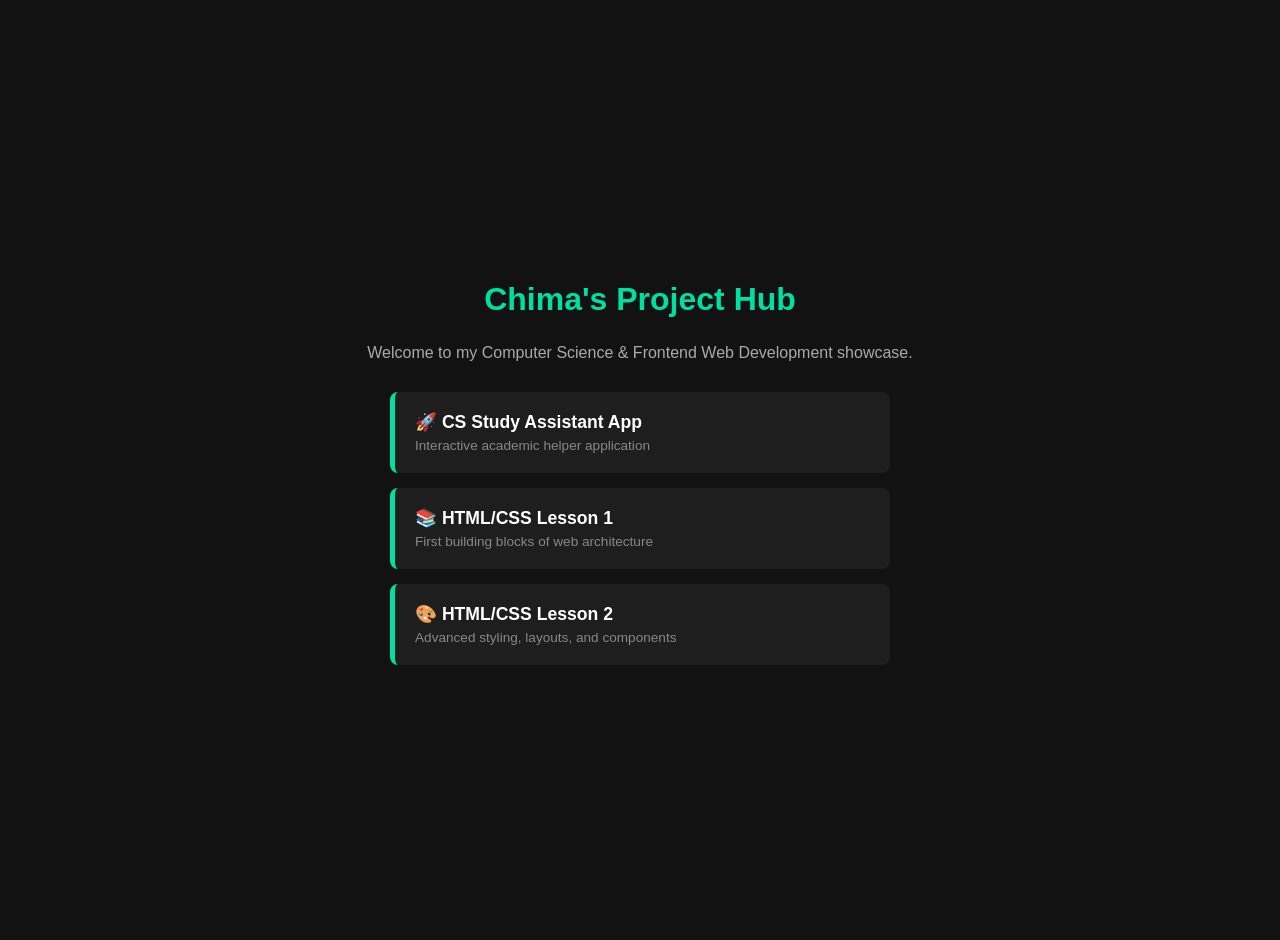
==== index.html @ 48ebbd6f "Added main index landing page" ====
<!DOCTYPE html>
<html lang="en">
<head>
    <meta charset="UTF-8">
    <meta name="viewport" content="width=device-width, initial-scale=1.0">
    <meta name="google-site-verification" content="PASTE_YOUR_ACTUAL_GOOGLE_CODE_HERE" />
    
    <meta name="description" content="Chima's Frontend Web Development Portfolio and Computer Science Projects.">
    <title>Chima | Web Developer Portfolio</title>
    <style>
        body {
            font-family: 'Segoe UI', Tahoma, Geneva, Verdana, sans-serif;
            background-color: #121212;
            color: #ffffff;
            display: flex;
            flex-direction: column;
            align-items: center;
            justify-content: center;
            min-height: 100vh;
            margin: 0;
            padding: 20px;
        }
        h1 {
            color: #00dfa2;
            margin-bottom: 10px;
        }
        p {
            color: #aaaaaa;
            margin-bottom: 30px;
        }
        .container {
            max-width: 500px;
            width: 100%;
        }
        .project-card {
            background-color: #1e1e1e;
            padding: 20px;
            margin-bottom: 15px;
            border-radius: 8px;
            border-left: 5px solid #00dfa2;
            transition: transform 0.2s;
        }
        .project-card:hover {
            transform: scale(1.02);
        }
        a {
            color: #ffffff;
            text-decoration: none;
            font-weight: bold;
            font-size: 1.1rem;
            display: block;
        }
        span {
            display: block;
            font-size: 0.85rem;
            color: #888888;
            margin-top: 5px;
        }
    </style>
</head>
<body>

    <h1>Chima's Project Hub</h1>
    <p>Welcome to my Computer Science & Frontend Web Development showcase.</p>

    <div class="container">
        <div class="project-card">
            <a href="./CS Study Assistant/">🚀 CS Study Assistant App</a>
            <span>Interactive academic helper application</span>
        </div>

        <div class="project-card">
            <a href="./Lesson1/">📚 HTML/CSS Lesson 1</a>
            <span>First building blocks of web architecture</span>
        </div>

        <div class="project-card">
            <a href="./Lesson 2/">🎨 HTML/CSS Lesson 2</a>
            <span>Advanced styling, layouts, and components</span>
        </div>
    </div>

</body>
</html>
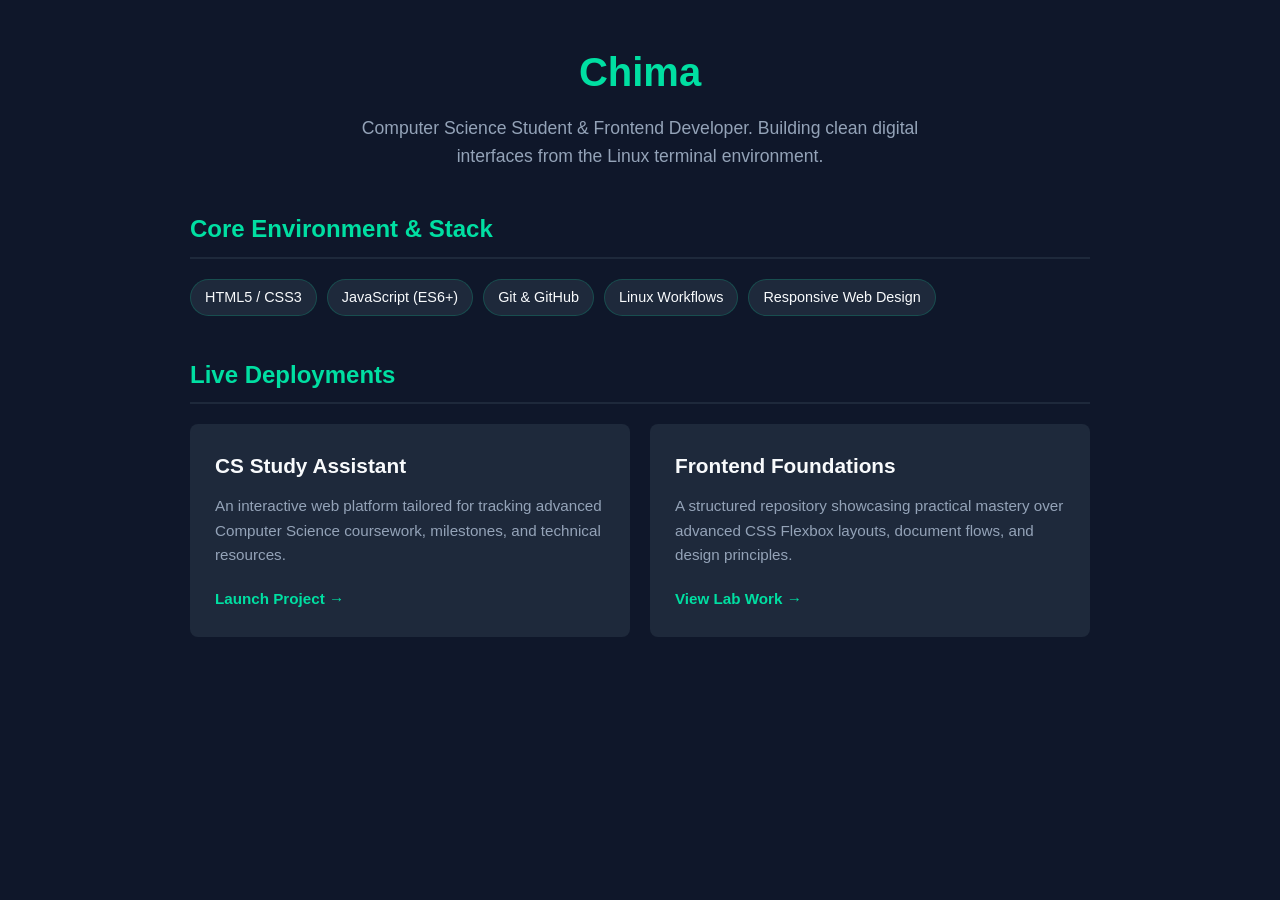
==== commit 20ba4225: "Upgraded landing page with styled projects grid" ====
--- a/index.html
+++ b/index.html
@@ -3,80 +3,169 @@
 <head>
     <meta charset="UTF-8">
     <meta name="viewport" content="width=device-width, initial-scale=1.0">
-    <meta name="google-site-verification" content="PASTE_YOUR_ACTUAL_GOOGLE_CODE_HERE" />
-    
+    <meta name="google-site-verification" content="hM1dA5t5-DIpIJs3suMccbx-FTFQLrw88CKIvRBRy4w" />
     <meta name="description" content="Chima's Frontend Web Development Portfolio and Computer Science Projects.">
-    <title>Chima | Web Developer Portfolio</title>
+    <title>Chima | Developer Portfolio</title>
     <style>
+        :root {
+            --bg-color: #0f172a;
+            --card-bg: #1e293b;
+            --accent-color: #00dfa2;
+            --text-main: #f8fafc;
+            --text-muted: #94a3b8;
+        }
+
+        * {
+            box-sizing: border-box;
+            margin: 0;
+            padding: 0;
+        }
+
         body {
             font-family: 'Segoe UI', Tahoma, Geneva, Verdana, sans-serif;
-            background-color: #121212;
-            color: #ffffff;
+            background-color: var(--bg-color);
+            color: var(--text-main);
+            line-height: 1.6;
+            padding: 40px 20px;
             display: flex;
             flex-direction: column;
             align-items: center;
-            justify-content: center;
-            min-height: 100vh;
-            margin: 0;
-            padding: 20px;
         }
-        h1 {
-            color: #00dfa2;
+
+        header {
+            text-align: center;
+            margin-bottom: 40px;
+            max-width: 600px;
+        }
+
+        header h1 {
+            color: var(--accent-color);
+            font-size: 2.5rem;
             margin-bottom: 10px;
         }
-        p {
-            color: #aaaaaa;
-            margin-bottom: 30px;
+
+        header p {
+            color: var(--text-muted);
+            font-size: 1.1rem;
         }
+
         .container {
-            max-width: 500px;
             width: 100%;
+            max-width: 900px;
         }
+
+        .section-title {
+            color: var(--accent-color);
+            font-size: 1.5rem;
+            margin-bottom: 20px;
+            border-bottom: 2px solid var(--card-bg);
+            padding-bottom: 8px;
+        }
+
+        /* Tech Stack Tags */
+        .tech-tags {
+            display: flex;
+            flex-wrap: wrap;
+            gap: 10px;
+            margin-bottom: 40px;
+        }
+
+        .tag {
+            background-color: var(--card-bg);
+            color: var(--text-main);
+            padding: 6px 14px;
+            border-radius: 20px;
+            font-size: 0.9rem;
+            border: 1px solid rgba(0, 223, 162, 0.2);
+        }
+
+        /* Projects Grid */
+        .projects-grid {
+            display: grid;
+            grid-template-columns: repeat(auto-fit, minmax(280px, 1fr));
+            gap: 20px;
+        }
+
         .project-card {
-            background-color: #1e1e1e;
-            padding: 20px;
-            margin-bottom: 15px;
+            background-color: var(--card-bg);
             border-radius: 8px;
-            border-left: 5px solid #00dfa2;
-            transition: transform 0.2s;
+            padding: 24px;
+            border: 1px solid transparent;
+            transition: all 0.3s ease;
+            display: flex;
+            flex-direction: column;
+            justify-content: space-between;
         }
+
         .project-card:hover {
-            transform: scale(1.02);
+            transform: translateY(-5px);
+            border-color: var(--accent-color);
+            box-shadow: 0 10px 20px rgba(0, 0, 0, 0.3);
         }
-        a {
-            color: #ffffff;
+
+        .project-card h3 {
+            color: var(--text-main);
+            margin-bottom: 12px;
+            font-size: 1.3rem;
+        }
+
+        .project-card p {
+            color: var(--text-muted);
+            font-size: 0.95rem;
+            margin-bottom: 20px;
+        }
+
+        .project-link {
+            color: var(--accent-color);
             text-decoration: none;
             font-weight: bold;
-            font-size: 1.1rem;
-            display: block;
+            font-size: 0.95rem;
+            display: inline-flex;
+            align-items: center;
+            gap: 5px;
         }
-        span {
-            display: block;
-            font-size: 0.85rem;
-            color: #888888;
-            margin-top: 5px;
+
+        .project-link:hover {
+            text-decoration: underline;
         }
     </style>
 </head>
 <body>
 
-    <h1>Chima's Project Hub</h1>
-    <p>Welcome to my Computer Science & Frontend Web Development showcase.</p>
+    <header>
+        <h1>Chima</h1>
+        <p>Computer Science Student & Frontend Developer. Building clean digital interfaces from the Linux terminal environment.</p>
+    </header>
 
     <div class="container">
-        <div class="project-card">
-            <a href="./CS Study Assistant/">🚀 CS Study Assistant App</a>
-            <span>Interactive academic helper application</span>
+        <h2 class="section-title">Core Environment & Stack</h2>
+        <div class="tech-tags">
+            <span class="tag">HTML5 / CSS3</span>
+            <span class="tag">JavaScript (ES6+)</span>
+            <span class="tag">Git & GitHub</span>
+            <span class="tag">Linux Workflows</span>
+            <span class="tag">Responsive Web Design</span>
         </div>
 
-        <div class="project-card">
-            <a href="./Lesson1/">📚 HTML/CSS Lesson 1</a>
-            <span>First building blocks of web architecture</span>
-        </div>
+        <h2 class="section-title">Live Deployments</h2>
+        <div class="projects-grid">
+            
+            <div class="project-card">
+                <div>
+                    <h3>CS Study Assistant</h3>
+                    <p>An interactive web platform tailored for tracking advanced Computer Science coursework, milestones, and technical resources.</p>
+                </div>
+                <a href="./CS Study Assistant/index.html" class="project-link">Launch Project →</a>
+            </div>
 
-        <div class="project-card">
-            <a href="./Lesson 2/">🎨 HTML/CSS Lesson 2</a>
-            <span>Advanced styling, layouts, and components</span>
+            <div class="project-card">
+                <div>
+                    <h3>Frontend Foundations</h3>
+                    <p>A structured repository showcasing practical mastery over advanced CSS Flexbox layouts, document flows, and design principles.</p>
+                </div>
+                <a href="./Lesson1/index.html" class="project-link">View Lab Work →</a>
+            </div>
+
         </div>
     </div>
 
